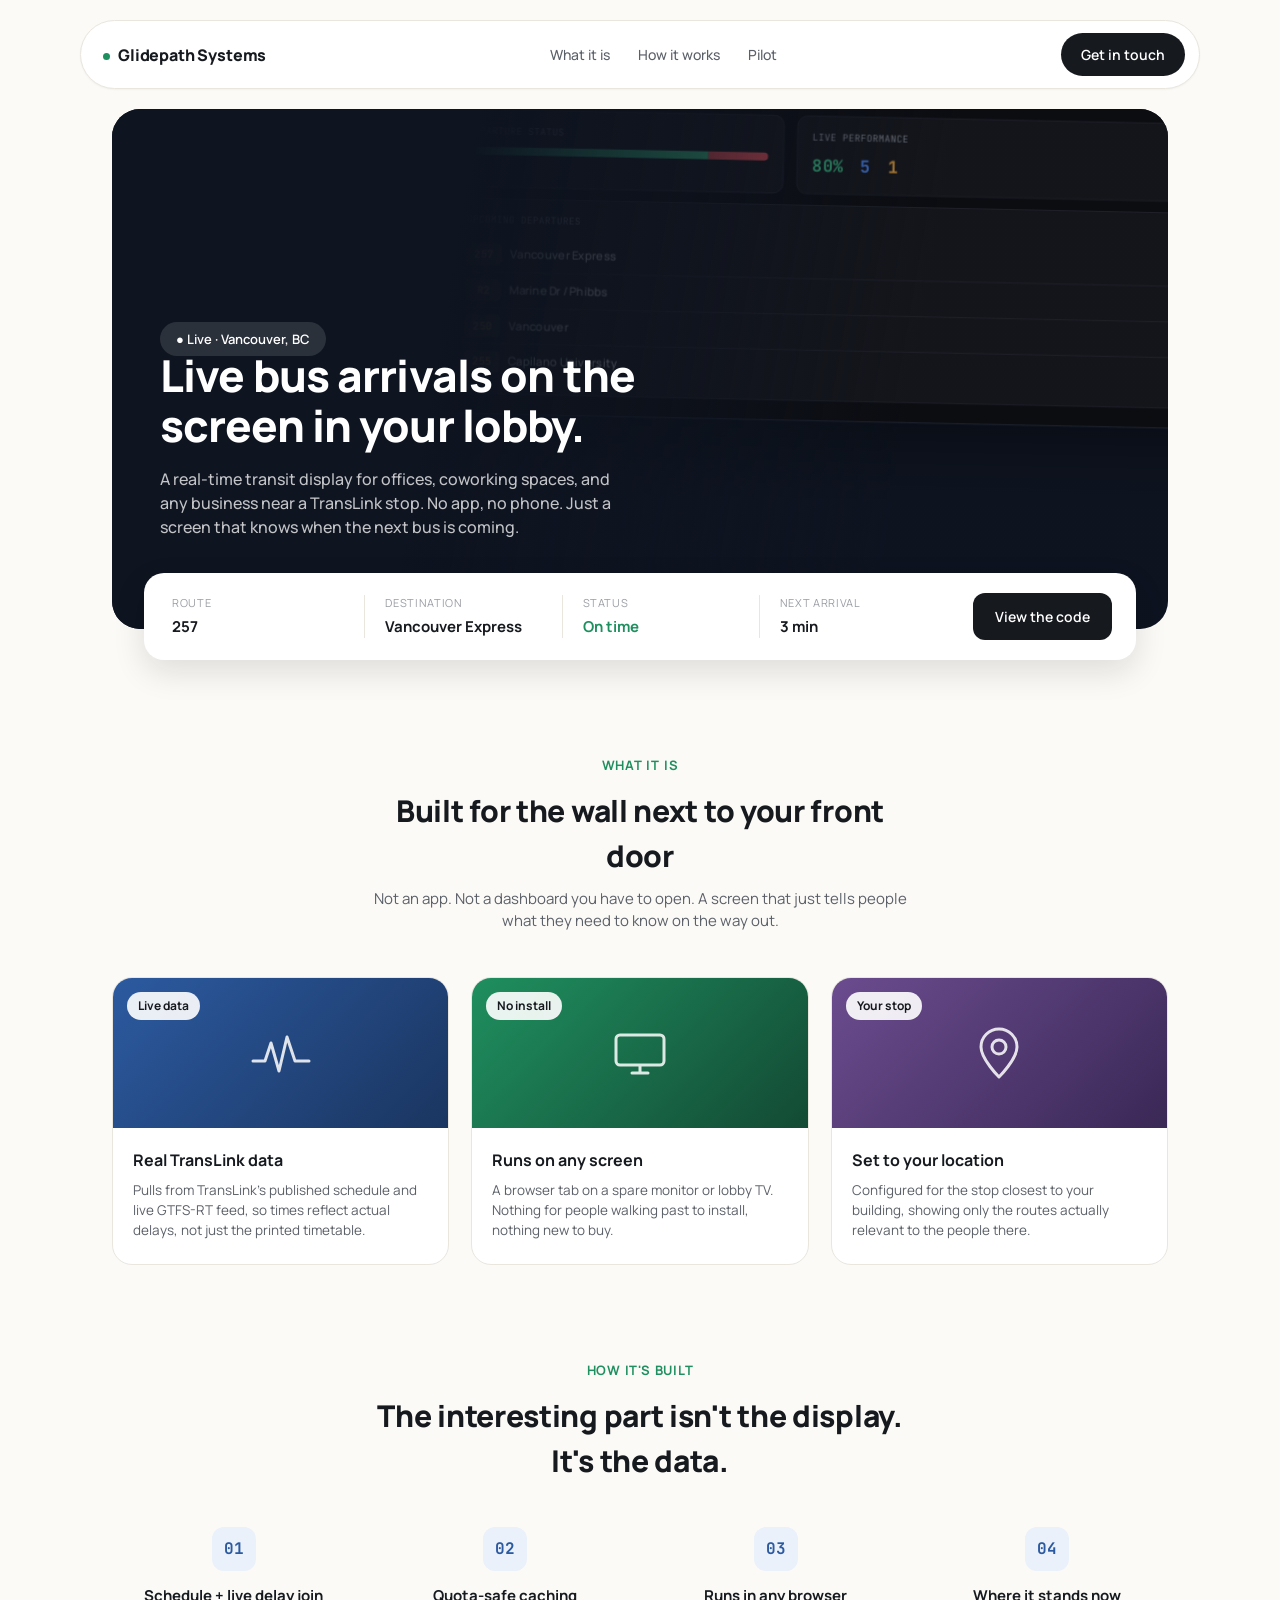
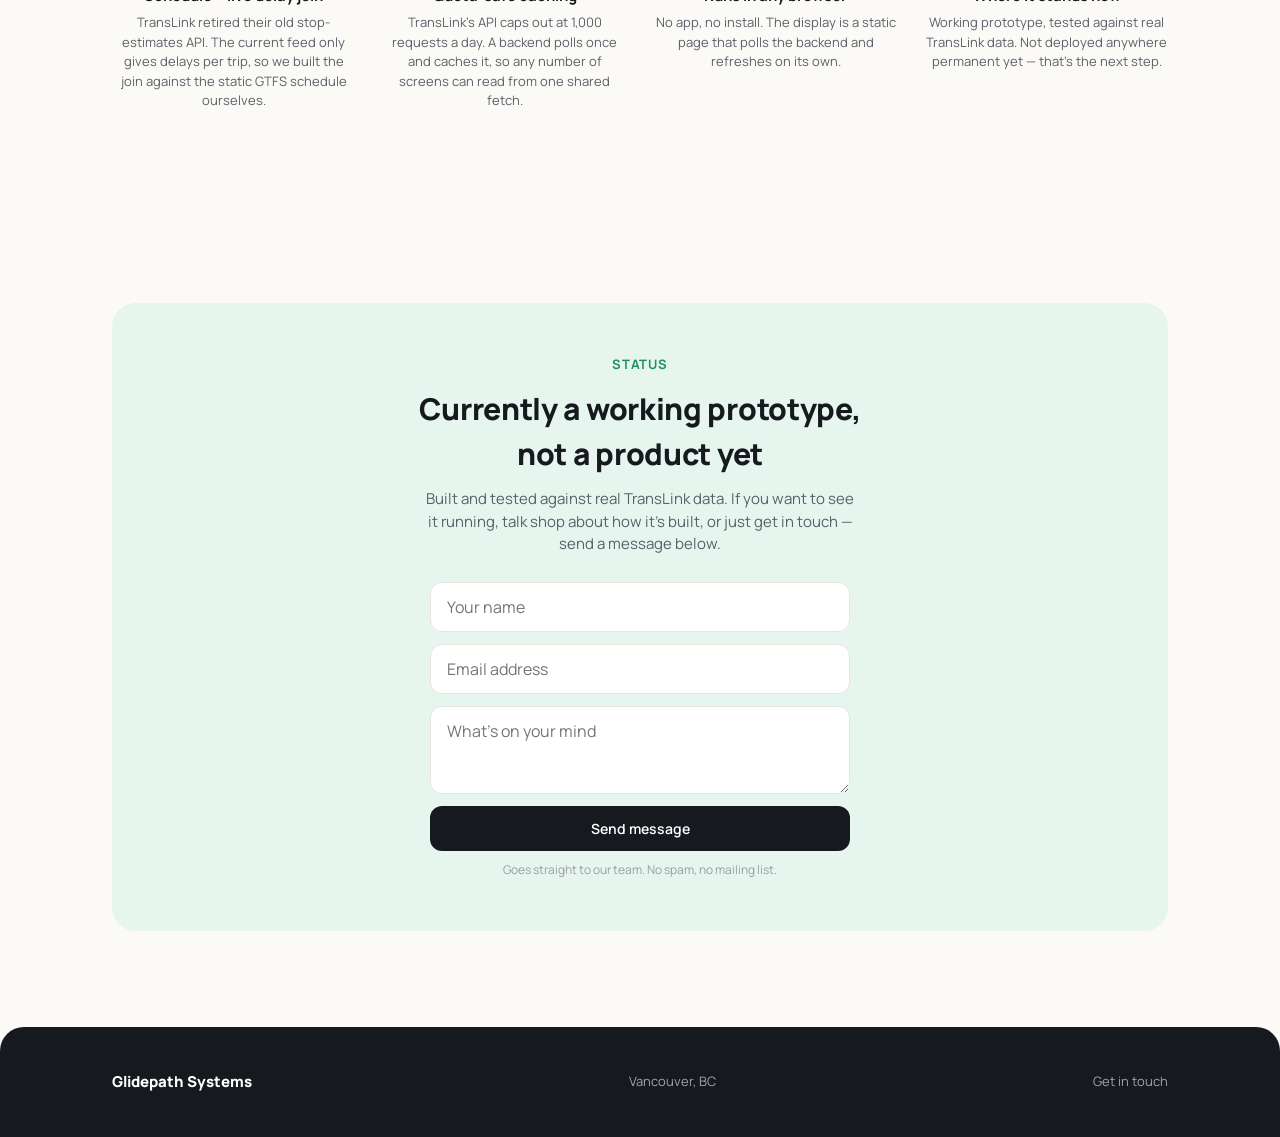
==== index.html @ 60e9acd0 "Rename index (1).html to index.html" ====
<!DOCTYPE html>
<html lang="en">
<head>
<meta charset="UTF-8">
<title>Glidepath Systems — Live transit displays for lobbies and workplaces</title>
<meta name="viewport" content="width=device-width, initial-scale=1.0">
<meta name="description" content="Live TransLink bus arrival displays for offices, coworking spaces, and businesses near a stop. Built in Vancouver, BC.">
<link rel="preconnect" href="https://fonts.googleapis.com">
<link href="https://fonts.googleapis.com/css2?family=Manrope:wght@400;500;600;700;800&family=JetBrains+Mono:wght@500;600&display=swap" rel="stylesheet">
<style>
  :root{
    --bg:#fbfaf7;
    --ink:#161a1f;
    --ink-mid:#5b6068;
    --ink-faint:#9a9da3;
    --line:#e9e6de;
    --card:#ffffff;
    --blue:#2c5aa0;
    --blue-soft:#eaf1fa;
    --green:#1f8f5f;
    --green-soft:#e6f5ee;
  }
  *{box-sizing:border-box; margin:0; padding:0;}
  body{
    background:var(--bg);
    color:var(--ink);
    font-family:'Manrope',sans-serif;
    line-height:1.5;
  }
  a{color:inherit; text-decoration:none;}
  .wrap{max-width:1120px; margin:0 auto; padding:0 32px;}
  @media (max-width:480px){
    .wrap{padding:0 18px;}
  }
  .mono{font-family:'JetBrains Mono',monospace;}

  /* ---------- floating nav ---------- */
  .nav-shell{padding:20px 0;}
  nav{
    background:#ffffff;
    border:1px solid var(--line);
    border-radius:999px;
    padding:12px 14px 12px 22px;
    display:flex;
    align-items:center;
    justify-content:space-between;
    box-shadow:0 1px 2px rgba(20,20,15,0.04);
  }
  .logo{
    font-weight:800;
    font-size:16px;
    letter-spacing:-0.01em;
  }
  .logo .dot{
    display:inline-block;
    width:7px; height:7px;
    border-radius:50%;
    background:var(--green);
    margin-right:8px;
    vertical-align:middle;
  }
  .nav-links{
    display:flex;
    gap:28px;
    font-size:14px;
    font-weight:500;
    color:var(--ink-mid);
  }
  .pill-btn{
    background:var(--ink);
    color:#fff;
    font-size:14px;
    font-weight:600;
    padding:11px 20px;
    border-radius:999px;
  }

  /* ---------- hero ---------- */
  .hero{
    border-radius:28px;
    overflow:hidden;
    position:relative;
    background:#0e1420;
    min-height:520px;
    padding:52px 48px 90px;
    display:flex;
    flex-direction:column;
    justify-content:flex-end;
  }
  /* scaled-down replica of the real dashboard, used as the hero's "photo" */
  .dash-shot{
    position:absolute;
    top:-40px; right:-60px;
    width:780px;
    transform:scale(1.05) rotate(1.2deg);
    border-radius:14px;
    border:1px solid rgba(255,255,255,0.08);
    box-shadow:0 30px 60px rgba(0,0,0,0.4);
    overflow:hidden;
    opacity:0.92;
  }
  .dash-shot-inner{
    background:#0a0a0d;
    padding:18px 20px;
    font-family:'JetBrains Mono',monospace;
  }
  .ds-head{display:flex; justify-content:space-between; align-items:center; margin-bottom:14px;}
  .ds-brand{font-family:'Manrope',sans-serif; font-weight:800; font-size:13px; color:#f2f3f5;}
  .ds-brand span{color:#f0a83c;}
  .ds-clock{font-size:11px; color:#5a5d66;}
  .ds-row{display:grid; grid-template-columns:1fr 1.3fr; gap:12px; margin-bottom:10px;}
  .ds-card{background:#151519; border:1px solid #232329; border-radius:10px; padding:14px;}
  .ds-label{font-size:9px; letter-spacing:0.08em; text-transform:uppercase; color:#9497a0; margin-bottom:8px;}
  .ds-dep{display:grid; grid-template-columns:34px 1fr 44px; gap:8px; align-items:center; padding:6px 0; border-bottom:1px solid #232329; font-size:10px;}
  .ds-dep:last-child{border-bottom:none;}
  .ds-badge{background:rgba(240,168,60,0.14); color:#f0a83c; border-radius:4px; text-align:center; padding:3px 0; font-weight:700;}
  .ds-dest{color:#f2f3f5; font-family:'Manrope',sans-serif; font-weight:500; font-size:11px;}
  .ds-eta{text-align:right; color:#f2f3f5; font-weight:700;}
  .hero-overlay{
    position:absolute; inset:0;
    background:linear-gradient(100deg, #0e1420 0%, #0e1420 32%, rgba(14,20,32,0.7) 52%, rgba(14,20,32,0.15) 74%);
    pointer-events:none;
  }
  .hero-content{position:relative; z-index:2;}
  .hero-tag{
    align-self:flex-start;
    background:rgba(255,255,255,0.12);
    color:#fff;
    font-size:13px;
    font-weight:600;
    padding:8px 16px;
    border-radius:999px;
    margin-bottom:auto;
  }
  h1{
    color:#fff;
    font-size:44px;
    font-weight:800;
    letter-spacing:-0.02em;
    line-height:1.15;
    max-width:600px;
    margin-bottom:16px;
  }
  .hero-sub{
    color:rgba(255,255,255,0.75);
    font-size:16px;
    max-width:460px;
    font-weight:500;
  }

  /* floating widget overlapping hero bottom edge */
  .float-widget{
    background:var(--card);
    border-radius:20px;
    box-shadow:0 12px 32px rgba(20,20,15,0.12);
    padding:20px 24px;
    margin:-56px 32px 0;
    position:relative;
    z-index:2;
    display:grid;
    grid-template-columns:1fr 1fr 1fr 1fr auto;
    gap:0;
    align-items:center;
  }
  .fw-item{padding:0 20px; border-right:1px solid var(--line);}
  .fw-item:first-child{padding-left:4px;}
  .fw-label{font-size:11px; text-transform:uppercase; letter-spacing:0.06em; color:var(--ink-faint); margin-bottom:4px;}
  .fw-value{font-weight:700; font-size:15px;}
  .fw-value.green{color:var(--green);}
  .fw-cta{
    background:var(--ink);
    color:#fff;
    font-weight:600;
    font-size:14px;
    padding:13px 22px;
    border-radius:12px;
    margin-left:16px;
    white-space:nowrap;
  }

  /* ---------- sections ---------- */
  section{padding:96px 0 0;}
  .section-head{text-align:center; max-width:560px; margin:0 auto 44px;}
  .eyebrow{
    font-size:13px;
    font-weight:700;
    color:var(--green);
    text-transform:uppercase;
    letter-spacing:0.06em;
    margin-bottom:12px;
  }
  h2{font-size:30px; font-weight:800; letter-spacing:-0.01em;}
  .section-head p{color:var(--ink-mid); margin-top:10px; font-size:15px;}

  /* three-card row (mirrors the trip-card layout) */
  .card-row{display:grid; grid-template-columns:repeat(3,1fr); gap:22px;}
  .card{
    background:var(--card);
    border:1px solid var(--line);
    border-radius:20px;
    overflow:hidden;
  }
  .card-art{
    height:150px;
    display:flex;
    align-items:center;
    justify-content:center;
    position:relative;
  }
  .card-art .badge{
    position:absolute; top:14px; left:14px;
    background:rgba(255,255,255,0.9);
    font-size:12px; font-weight:700;
    padding:5px 11px;
    border-radius:999px;
  }
  .card-body{padding:20px 20px 24px;}
  .card-body h3{font-size:16px; font-weight:700; margin-bottom:8px;}
  .card-body p{font-size:13.5px; color:var(--ink-mid);}

  /* icon-column section (mirrors "reason travelers choose") */
  .icon-row{display:grid; grid-template-columns:repeat(4,1fr); gap:28px; text-align:center;}
  .icon-item .icon-badge{
    width:44px; height:44px;
    border-radius:12px;
    background:var(--blue-soft);
    color:var(--blue);
    display:flex; align-items:center; justify-content:center;
    font-family:'JetBrains Mono',monospace;
    font-weight:700;
    margin:0 auto 14px;
  }
  .icon-item h3{font-size:15px; font-weight:700; margin-bottom:6px;}
  .icon-item p{font-size:13px; color:var(--ink-mid);}

  /* pilot CTA band */
  .pilot-band{
    background:var(--green-soft);
    border-radius:24px;
    padding:52px 48px;
    text-align:center;
    margin-top:96px;
  }
  .pilot-band h2{max-width:480px; margin:0 auto 12px;}
  .pilot-band p{color:var(--ink-mid); max-width:440px; margin:0 auto 26px; font-size:15px;}

  .pilot-form{
    max-width:420px;
    margin:0 auto;
    display:flex;
    flex-direction:column;
    gap:12px;
    text-align:left;
  }
  .pilot-form input,
  .pilot-form textarea{
    font-family:'Manrope',sans-serif;
    font-size:16px;
    padding:13px 16px;
    border-radius:12px;
    border:1px solid var(--line);
    background:#fff;
    color:var(--ink);
  }
  .pilot-form textarea{resize:vertical; min-height:88px;}
  .pilot-form input:focus,
  .pilot-form textarea:focus{outline:2px solid var(--green); outline-offset:1px;}
  .pilot-form button{
    background:var(--ink);
    color:#fff;
    font-weight:600;
    font-size:14px;
    padding:13px 22px;
    border-radius:12px;
    border:none;
    cursor:pointer;
    font-family:'Manrope',sans-serif;
  }
  .pilot-form button:hover{background:#000;}
  .form-note{font-size:12px; color:var(--ink-faint); margin-top:10px; text-align:center;}

  /* footer */
  footer{
    background:var(--ink);
    color:rgba(255,255,255,0.6);
    margin-top:96px;
    border-radius:24px 24px 0 0;
    padding:44px 0;
  }
  footer .wrap{display:flex; justify-content:space-between; align-items:center; font-size:13px;}
  footer .f-logo{color:#fff; font-weight:800; font-size:15px;}
  footer a:hover{color:#fff;}

  @media (max-width:820px){
    .card-row, .icon-row{grid-template-columns:1fr 1fr;}
    .float-widget{grid-template-columns:1fr 1fr; row-gap:14px; margin:-40px 16px 0; padding:18px;}
    .fw-item{border-right:none; padding:0;}
    .fw-cta{grid-column:span 2; margin-left:0; text-align:center;}
    .nav-links{display:none;}
    h1{font-size:30px;}
    .hero{padding:40px 28px 70px; min-height:440px;}
    .dash-shot{width:520px; top:-20px; right:-100px; opacity:0.5;}
    .pilot-band{padding:36px 24px;}
  }

  @media (max-width:560px){
    .card-row, .icon-row{grid-template-columns:1fr;}
    .float-widget{grid-template-columns:1fr; margin:-32px 12px 0; padding:16px;}
    .fw-item{border-bottom:1px solid var(--line); padding:10px 0;}
    .fw-item:first-child{padding-top:0;}
    .fw-item:last-of-type{border-bottom:none;}
    .fw-cta{grid-column:1; margin-top:6px;}
    nav{padding:10px 10px 10px 16px;}
    .pill-btn{padding:9px 14px; font-size:13px;}
    h1{font-size:25px;}
    .hero-sub{font-size:14.5px;}
    .hero{padding:32px 20px 56px; min-height:auto; border-radius:20px;}
    .dash-shot{display:none;}
    .hero-overlay{background:#0e1420;}
    .hero-tag{font-size:12px;}
    h2{font-size:22px;}
    .pilot-band{padding:28px 18px; border-radius:18px;}
    footer{padding:32px 0; border-radius:18px 18px 0 0;}
    footer .wrap{flex-direction:column; gap:8px; text-align:center;}
  }
</style>
</head>
<body>

<div class="wrap nav-shell">
  <nav>
    <div class="logo"><span class="dot"></span>Glidepath Systems</div>
    <div class="nav-links">
      <a href="#what">What it is</a>
      <a href="#how">How it works</a>
      <a href="#pilot">Pilot</a>
    </div>
    <a class="pill-btn" href="#pilot">Get in touch</a>
  </nav>
</div>

<div class="wrap">
  <div class="hero">
    <div class="dash-shot">
      <div class="dash-shot-inner">
        <div class="ds-head">
          <div class="ds-brand">Glide<span>path</span></div>
          <div class="ds-clock">10:33:59</div>
        </div>
        <div class="ds-row">
          <div class="ds-card">
            <div class="ds-label">Departure Status</div>
            <div style="height:8px; border-radius:4px; overflow:hidden; display:flex;">
              <div style="width:80%; background:#3ecf8e;"></div>
              <div style="width:20%; background:#f2545b;"></div>
            </div>
          </div>
          <div class="ds-card">
            <div class="ds-label">Live Performance</div>
            <div style="display:flex; gap:16px;">
              <div><div style="font-size:16px; font-weight:700; color:#3ecf8e;">80%</div></div>
              <div><div style="font-size:16px; font-weight:700; color:#4d8dff;">5</div></div>
              <div><div style="font-size:16px; font-weight:700; color:#f0a83c;">1</div></div>
            </div>
          </div>
        </div>
        <div class="ds-card">
          <div class="ds-label">Upcoming Departures</div>
          <div class="ds-dep"><div class="ds-badge">257</div><div class="ds-dest">Vancouver Express</div><div class="ds-eta">3m</div></div>
          <div class="ds-dep"><div class="ds-badge">R2</div><div class="ds-dest">Marine Dr / Phibbs</div><div class="ds-eta">4m</div></div>
          <div class="ds-dep"><div class="ds-badge">250</div><div class="ds-dest">Vancouver</div><div class="ds-eta">6m</div></div>
          <div class="ds-dep"><div class="ds-badge">255</div><div class="ds-dest">Capilano University</div><div class="ds-eta">6m</div></div>
        </div>
      </div>
    </div>
    <div class="hero-overlay"></div>
    <div class="hero-content">
      <span class="hero-tag">● Live · Vancouver, BC</span>
      <h1>Live bus arrivals on the screen in your lobby.</h1>
      <p class="hero-sub">A real-time transit display for offices, coworking spaces, and any business near a TransLink stop. No app, no phone. Just a screen that knows when the next bus is coming.</p>
    </div>
  </div>

  <div class="float-widget">
    <div class="fw-item">
      <div class="fw-label">Route</div>
      <div class="fw-value">257</div>
    </div>
    <div class="fw-item">
      <div class="fw-label">Destination</div>
      <div class="fw-value">Vancouver Express</div>
    </div>
    <div class="fw-item">
      <div class="fw-label">Status</div>
      <div class="fw-value green">On time</div>
    </div>
    <div class="fw-item" style="border-right:none;">
      <div class="fw-label">Next arrival</div>
      <div class="fw-value">3 min</div>
    </div>
    <a class="fw-cta" href="https://github.com/bk1202/translink-mcp" target="_blank" rel="noopener">View the code</a>
  </div>
</div>

<div class="wrap">

  <section id="what">
    <div class="section-head">
      <div class="eyebrow">What it is</div>
      <h2>Built for the wall next to your front door</h2>
      <p>Not an app. Not a dashboard you have to open. A screen that just tells people what they need to know on the way out.</p>
    </div>
    <div class="card-row">
      <div class="card">
        <div class="card-art" style="background:linear-gradient(135deg,#2c5aa0,#1a3560);">
          <span class="badge">Live data</span>
          <svg width="72" height="72" viewBox="0 0 72 72" fill="none" style="opacity:0.85;">
            <polyline points="8,44 20,44 26,26 34,54 42,20 50,44 64,44" stroke="#ffffff" stroke-width="3" stroke-linecap="round" stroke-linejoin="round" fill="none"/>
          </svg>
        </div>
        <div class="card-body">
          <h3>Real TransLink data</h3>
          <p>Pulls from TransLink's published schedule and live GTFS-RT feed, so times reflect actual delays, not just the printed timetable.</p>
        </div>
      </div>
      <div class="card">
        <div class="card-art" style="background:linear-gradient(135deg,#1f8f5f,#134a34);">
          <span class="badge">No install</span>
          <svg width="72" height="72" viewBox="0 0 72 72" fill="none" style="opacity:0.85;">
            <rect x="12" y="18" width="48" height="30" rx="4" stroke="#ffffff" stroke-width="3"/>
            <line x1="28" y1="56" x2="44" y2="56" stroke="#ffffff" stroke-width="3" stroke-linecap="round"/>
            <line x1="36" y1="48" x2="36" y2="56" stroke="#ffffff" stroke-width="3"/>
          </svg>
        </div>
        <div class="card-body">
          <h3>Runs on any screen</h3>
          <p>A browser tab on a spare monitor or lobby TV. Nothing for people walking past to install, nothing new to buy.</p>
        </div>
      </div>
      <div class="card">
        <div class="card-art" style="background:linear-gradient(135deg,#6b4c8f,#3a2856);">
          <span class="badge">Your stop</span>
          <svg width="72" height="72" viewBox="0 0 72 72" fill="none" style="opacity:0.85;">
            <path d="M36 12C26 12 18 20 18 30C18 42 36 60 36 60C36 60 54 42 54 30C54 20 46 12 36 12Z" stroke="#ffffff" stroke-width="3" stroke-linejoin="round"/>
            <circle cx="36" cy="30" r="7" stroke="#ffffff" stroke-width="3"/>
          </svg>
        </div>
        <div class="card-body">
          <h3>Set to your location</h3>
          <p>Configured for the stop closest to your building, showing only the routes actually relevant to the people there.</p>
        </div>
      </div>
    </div>
  </section>

  <section id="how">
    <div class="section-head">
      <div class="eyebrow">How it's built</div>
      <h2>The interesting part isn't the display. It's the data.</h2>
    </div>
    <div class="icon-row">
      <div class="icon-item">
        <div class="icon-badge mono">01</div>
        <h3>Schedule + live delay join</h3>
        <p>TransLink retired their old stop-estimates API. The current feed only gives delays per trip, so we built the join against the static GTFS schedule ourselves.</p>
      </div>
      <div class="icon-item">
        <div class="icon-badge mono">02</div>
        <h3>Quota-safe caching</h3>
        <p>TransLink's API caps out at 1,000 requests a day. A backend polls once and caches it, so any number of screens can read from one shared fetch.</p>
      </div>
      <div class="icon-item">
        <div class="icon-badge mono">03</div>
        <h3>Runs in any browser</h3>
        <p>No app, no install. The display is a static page that polls the backend and refreshes on its own.</p>
      </div>
      <div class="icon-item">
        <div class="icon-badge mono">04</div>
        <h3>Where it stands now</h3>
        <p>Working prototype, tested against real TransLink data. Not deployed anywhere permanent yet — that's the next step.</p>
      </div>
    </div>
  </section>

  <section id="pilot">
    <div class="pilot-band">
      <div class="eyebrow">Status</div>
      <h2>Currently a working prototype, not a product yet</h2>
      <p>Built and tested against real TransLink data. If you want to see it running, talk shop about how it's built, or just get in touch — send a message below.</p>

      <form class="pilot-form" action="https://formspree.io/f/YOUR_FORM_ID" method="POST">
        <input type="text" name="name" placeholder="Your name" required>
        <input type="email" name="email" placeholder="Email address" required>
        <textarea name="message" placeholder="What's on your mind" required></textarea>
        <button type="submit">Send message</button>
      </form>
      <div class="form-note">Goes straight to our team. No spam, no mailing list.</div>
    </div>
  </section>

</div>

<footer>
  <div class="wrap">
    <div class="f-logo">Glidepath Systems</div>
    <span>Vancouver, BC</span>
    <a href="#pilot">Get in touch</a>
  </div>
</footer>

</body>
</html>
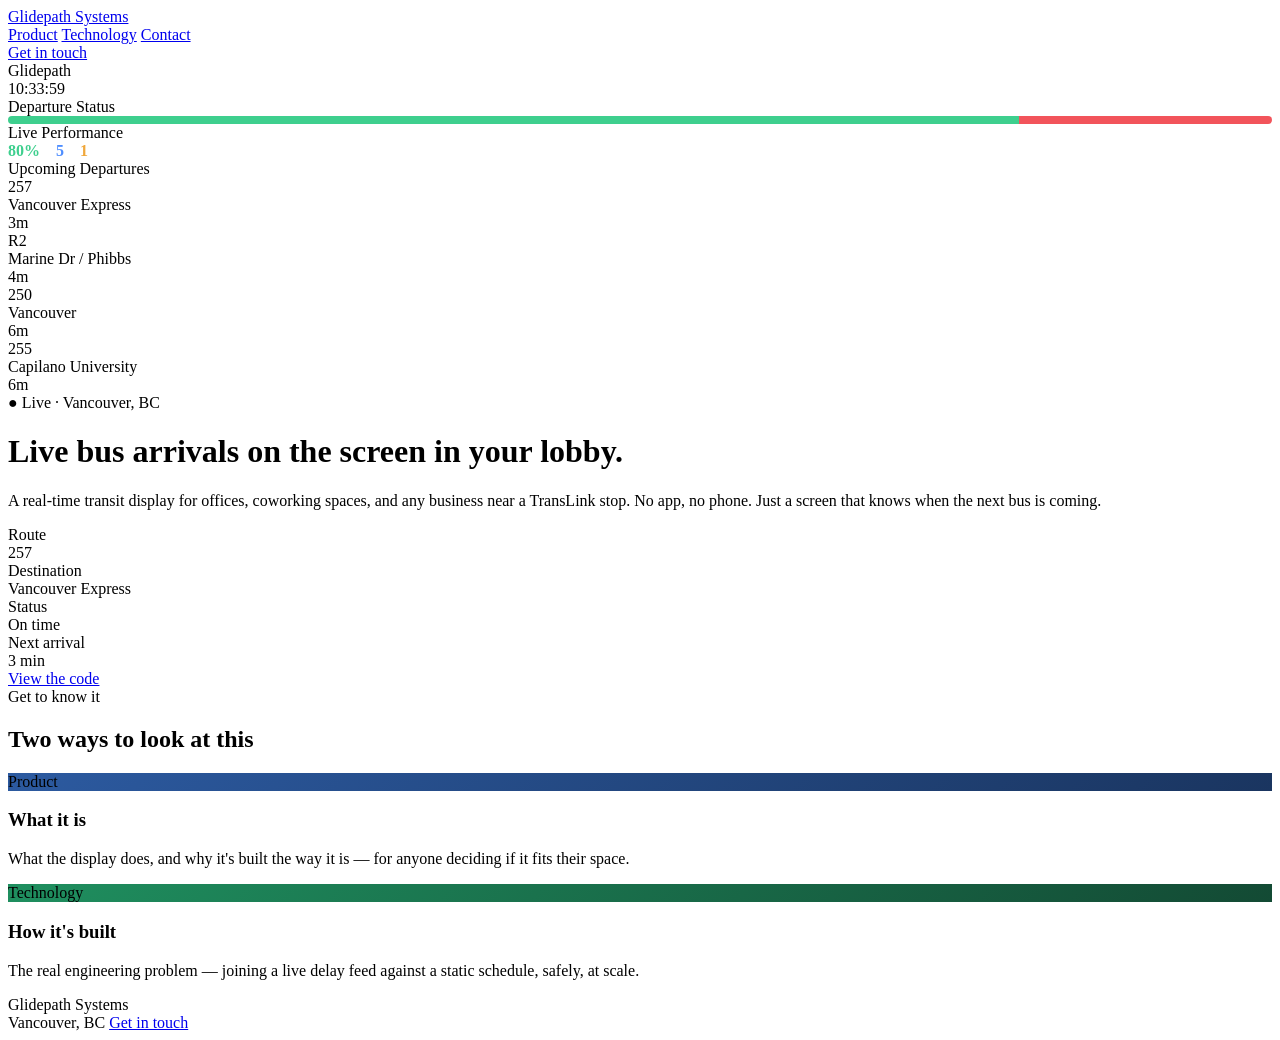
==== commit a1f74524: "Update index.html" ====
--- a/index.html
+++ b/index.html
@@ -7,335 +7,19 @@
 <meta name="description" content="Live TransLink bus arrival displays for offices, coworking spaces, and businesses near a stop. Built in Vancouver, BC.">
 <link rel="preconnect" href="https://fonts.googleapis.com">
 <link href="https://fonts.googleapis.com/css2?family=Manrope:wght@400;500;600;700;800&family=JetBrains+Mono:wght@500;600&display=swap" rel="stylesheet">
-<style>
-  :root{
-    --bg:#fbfaf7;
-    --ink:#161a1f;
-    --ink-mid:#5b6068;
-    --ink-faint:#9a9da3;
-    --line:#e9e6de;
-    --card:#ffffff;
-    --blue:#2c5aa0;
-    --blue-soft:#eaf1fa;
-    --green:#1f8f5f;
-    --green-soft:#e6f5ee;
-  }
-  *{box-sizing:border-box; margin:0; padding:0;}
-  body{
-    background:var(--bg);
-    color:var(--ink);
-    font-family:'Manrope',sans-serif;
-    line-height:1.5;
-  }
-  a{color:inherit; text-decoration:none;}
-  .wrap{max-width:1120px; margin:0 auto; padding:0 32px;}
-  @media (max-width:480px){
-    .wrap{padding:0 18px;}
-  }
-  .mono{font-family:'JetBrains Mono',monospace;}
-
-  /* ---------- floating nav ---------- */
-  .nav-shell{padding:20px 0;}
-  nav{
-    background:#ffffff;
-    border:1px solid var(--line);
-    border-radius:999px;
-    padding:12px 14px 12px 22px;
-    display:flex;
-    align-items:center;
-    justify-content:space-between;
-    box-shadow:0 1px 2px rgba(20,20,15,0.04);
-  }
-  .logo{
-    font-weight:800;
-    font-size:16px;
-    letter-spacing:-0.01em;
-  }
-  .logo .dot{
-    display:inline-block;
-    width:7px; height:7px;
-    border-radius:50%;
-    background:var(--green);
-    margin-right:8px;
-    vertical-align:middle;
-  }
-  .nav-links{
-    display:flex;
-    gap:28px;
-    font-size:14px;
-    font-weight:500;
-    color:var(--ink-mid);
-  }
-  .pill-btn{
-    background:var(--ink);
-    color:#fff;
-    font-size:14px;
-    font-weight:600;
-    padding:11px 20px;
-    border-radius:999px;
-  }
-
-  /* ---------- hero ---------- */
-  .hero{
-    border-radius:28px;
-    overflow:hidden;
-    position:relative;
-    background:#0e1420;
-    min-height:520px;
-    padding:52px 48px 90px;
-    display:flex;
-    flex-direction:column;
-    justify-content:flex-end;
-  }
-  /* scaled-down replica of the real dashboard, used as the hero's "photo" */
-  .dash-shot{
-    position:absolute;
-    top:-40px; right:-60px;
-    width:780px;
-    transform:scale(1.05) rotate(1.2deg);
-    border-radius:14px;
-    border:1px solid rgba(255,255,255,0.08);
-    box-shadow:0 30px 60px rgba(0,0,0,0.4);
-    overflow:hidden;
-    opacity:0.92;
-  }
-  .dash-shot-inner{
-    background:#0a0a0d;
-    padding:18px 20px;
-    font-family:'JetBrains Mono',monospace;
-  }
-  .ds-head{display:flex; justify-content:space-between; align-items:center; margin-bottom:14px;}
-  .ds-brand{font-family:'Manrope',sans-serif; font-weight:800; font-size:13px; color:#f2f3f5;}
-  .ds-brand span{color:#f0a83c;}
-  .ds-clock{font-size:11px; color:#5a5d66;}
-  .ds-row{display:grid; grid-template-columns:1fr 1.3fr; gap:12px; margin-bottom:10px;}
-  .ds-card{background:#151519; border:1px solid #232329; border-radius:10px; padding:14px;}
-  .ds-label{font-size:9px; letter-spacing:0.08em; text-transform:uppercase; color:#9497a0; margin-bottom:8px;}
-  .ds-dep{display:grid; grid-template-columns:34px 1fr 44px; gap:8px; align-items:center; padding:6px 0; border-bottom:1px solid #232329; font-size:10px;}
-  .ds-dep:last-child{border-bottom:none;}
-  .ds-badge{background:rgba(240,168,60,0.14); color:#f0a83c; border-radius:4px; text-align:center; padding:3px 0; font-weight:700;}
-  .ds-dest{color:#f2f3f5; font-family:'Manrope',sans-serif; font-weight:500; font-size:11px;}
-  .ds-eta{text-align:right; color:#f2f3f5; font-weight:700;}
-  .hero-overlay{
-    position:absolute; inset:0;
-    background:linear-gradient(100deg, #0e1420 0%, #0e1420 32%, rgba(14,20,32,0.7) 52%, rgba(14,20,32,0.15) 74%);
-    pointer-events:none;
-  }
-  .hero-content{position:relative; z-index:2;}
-  .hero-tag{
-    align-self:flex-start;
-    background:rgba(255,255,255,0.12);
-    color:#fff;
-    font-size:13px;
-    font-weight:600;
-    padding:8px 16px;
-    border-radius:999px;
-    margin-bottom:auto;
-  }
-  h1{
-    color:#fff;
-    font-size:44px;
-    font-weight:800;
-    letter-spacing:-0.02em;
-    line-height:1.15;
-    max-width:600px;
-    margin-bottom:16px;
-  }
-  .hero-sub{
-    color:rgba(255,255,255,0.75);
-    font-size:16px;
-    max-width:460px;
-    font-weight:500;
-  }
-
-  /* floating widget overlapping hero bottom edge */
-  .float-widget{
-    background:var(--card);
-    border-radius:20px;
-    box-shadow:0 12px 32px rgba(20,20,15,0.12);
-    padding:20px 24px;
-    margin:-56px 32px 0;
-    position:relative;
-    z-index:2;
-    display:grid;
-    grid-template-columns:1fr 1fr 1fr 1fr auto;
-    gap:0;
-    align-items:center;
-  }
-  .fw-item{padding:0 20px; border-right:1px solid var(--line);}
-  .fw-item:first-child{padding-left:4px;}
-  .fw-label{font-size:11px; text-transform:uppercase; letter-spacing:0.06em; color:var(--ink-faint); margin-bottom:4px;}
-  .fw-value{font-weight:700; font-size:15px;}
-  .fw-value.green{color:var(--green);}
-  .fw-cta{
-    background:var(--ink);
-    color:#fff;
-    font-weight:600;
-    font-size:14px;
-    padding:13px 22px;
-    border-radius:12px;
-    margin-left:16px;
-    white-space:nowrap;
-  }
-
-  /* ---------- sections ---------- */
-  section{padding:96px 0 0;}
-  .section-head{text-align:center; max-width:560px; margin:0 auto 44px;}
-  .eyebrow{
-    font-size:13px;
-    font-weight:700;
-    color:var(--green);
-    text-transform:uppercase;
-    letter-spacing:0.06em;
-    margin-bottom:12px;
-  }
-  h2{font-size:30px; font-weight:800; letter-spacing:-0.01em;}
-  .section-head p{color:var(--ink-mid); margin-top:10px; font-size:15px;}
-
-  /* three-card row (mirrors the trip-card layout) */
-  .card-row{display:grid; grid-template-columns:repeat(3,1fr); gap:22px;}
-  .card{
-    background:var(--card);
-    border:1px solid var(--line);
-    border-radius:20px;
-    overflow:hidden;
-  }
-  .card-art{
-    height:150px;
-    display:flex;
-    align-items:center;
-    justify-content:center;
-    position:relative;
-  }
-  .card-art .badge{
-    position:absolute; top:14px; left:14px;
-    background:rgba(255,255,255,0.9);
-    font-size:12px; font-weight:700;
-    padding:5px 11px;
-    border-radius:999px;
-  }
-  .card-body{padding:20px 20px 24px;}
-  .card-body h3{font-size:16px; font-weight:700; margin-bottom:8px;}
-  .card-body p{font-size:13.5px; color:var(--ink-mid);}
-
-  /* icon-column section (mirrors "reason travelers choose") */
-  .icon-row{display:grid; grid-template-columns:repeat(4,1fr); gap:28px; text-align:center;}
-  .icon-item .icon-badge{
-    width:44px; height:44px;
-    border-radius:12px;
-    background:var(--blue-soft);
-    color:var(--blue);
-    display:flex; align-items:center; justify-content:center;
-    font-family:'JetBrains Mono',monospace;
-    font-weight:700;
-    margin:0 auto 14px;
-  }
-  .icon-item h3{font-size:15px; font-weight:700; margin-bottom:6px;}
-  .icon-item p{font-size:13px; color:var(--ink-mid);}
-
-  /* pilot CTA band */
-  .pilot-band{
-    background:var(--green-soft);
-    border-radius:24px;
-    padding:52px 48px;
-    text-align:center;
-    margin-top:96px;
-  }
-  .pilot-band h2{max-width:480px; margin:0 auto 12px;}
-  .pilot-band p{color:var(--ink-mid); max-width:440px; margin:0 auto 26px; font-size:15px;}
-
-  .pilot-form{
-    max-width:420px;
-    margin:0 auto;
-    display:flex;
-    flex-direction:column;
-    gap:12px;
-    text-align:left;
-  }
-  .pilot-form input,
-  .pilot-form textarea{
-    font-family:'Manrope',sans-serif;
-    font-size:16px;
-    padding:13px 16px;
-    border-radius:12px;
-    border:1px solid var(--line);
-    background:#fff;
-    color:var(--ink);
-  }
-  .pilot-form textarea{resize:vertical; min-height:88px;}
-  .pilot-form input:focus,
-  .pilot-form textarea:focus{outline:2px solid var(--green); outline-offset:1px;}
-  .pilot-form button{
-    background:var(--ink);
-    color:#fff;
-    font-weight:600;
-    font-size:14px;
-    padding:13px 22px;
-    border-radius:12px;
-    border:none;
-    cursor:pointer;
-    font-family:'Manrope',sans-serif;
-  }
-  .pilot-form button:hover{background:#000;}
-  .form-note{font-size:12px; color:var(--ink-faint); margin-top:10px; text-align:center;}
-
-  /* footer */
-  footer{
-    background:var(--ink);
-    color:rgba(255,255,255,0.6);
-    margin-top:96px;
-    border-radius:24px 24px 0 0;
-    padding:44px 0;
-  }
-  footer .wrap{display:flex; justify-content:space-between; align-items:center; font-size:13px;}
-  footer .f-logo{color:#fff; font-weight:800; font-size:15px;}
-  footer a:hover{color:#fff;}
-
-  @media (max-width:820px){
-    .card-row, .icon-row{grid-template-columns:1fr 1fr;}
-    .float-widget{grid-template-columns:1fr 1fr; row-gap:14px; margin:-40px 16px 0; padding:18px;}
-    .fw-item{border-right:none; padding:0;}
-    .fw-cta{grid-column:span 2; margin-left:0; text-align:center;}
-    .nav-links{display:none;}
-    h1{font-size:30px;}
-    .hero{padding:40px 28px 70px; min-height:440px;}
-    .dash-shot{width:520px; top:-20px; right:-100px; opacity:0.5;}
-    .pilot-band{padding:36px 24px;}
-  }
-
-  @media (max-width:560px){
-    .card-row, .icon-row{grid-template-columns:1fr;}
-    .float-widget{grid-template-columns:1fr; margin:-32px 12px 0; padding:16px;}
-    .fw-item{border-bottom:1px solid var(--line); padding:10px 0;}
-    .fw-item:first-child{padding-top:0;}
-    .fw-item:last-of-type{border-bottom:none;}
-    .fw-cta{grid-column:1; margin-top:6px;}
-    nav{padding:10px 10px 10px 16px;}
-    .pill-btn{padding:9px 14px; font-size:13px;}
-    h1{font-size:25px;}
-    .hero-sub{font-size:14.5px;}
-    .hero{padding:32px 20px 56px; min-height:auto; border-radius:20px;}
-    .dash-shot{display:none;}
-    .hero-overlay{background:#0e1420;}
-    .hero-tag{font-size:12px;}
-    h2{font-size:22px;}
-    .pilot-band{padding:28px 18px; border-radius:18px;}
-    footer{padding:32px 0; border-radius:18px 18px 0 0;}
-    footer .wrap{flex-direction:column; gap:8px; text-align:center;}
-  }
-</style>
+<link rel="stylesheet" href="styles.css">
 </head>
 <body>
 
 <div class="wrap nav-shell">
   <nav>
-    <div class="logo"><span class="dot"></span>Glidepath Systems</div>
+    <a href="index.html" class="logo"><span class="dot"></span>Glidepath Systems</a>
     <div class="nav-links">
-      <a href="#what">What it is</a>
-      <a href="#how">How it works</a>
-      <a href="#pilot">Pilot</a>
+      <a href="product.html">Product</a>
+      <a href="technology.html">Technology</a>
+      <a href="contact.html">Contact</a>
     </div>
-    <a class="pill-btn" href="#pilot">Get in touch</a>
+    <a class="pill-btn" href="contact.html">Get in touch</a>
   </nav>
 </div>
 
@@ -403,108 +87,39 @@
 </div>
 
 <div class="wrap">
-
-  <section id="what">
+  <section>
     <div class="section-head">
-      <div class="eyebrow">What it is</div>
-      <h2>Built for the wall next to your front door</h2>
-      <p>Not an app. Not a dashboard you have to open. A screen that just tells people what they need to know on the way out.</p>
+      <div class="eyebrow">Get to know it</div>
+      <h2>Two ways to look at this</h2>
     </div>
-    <div class="card-row">
-      <div class="card">
+    <div class="card-row" style="grid-template-columns:1fr 1fr;">
+      <a href="product.html" class="card" style="text-decoration:none; color:inherit;">
         <div class="card-art" style="background:linear-gradient(135deg,#2c5aa0,#1a3560);">
-          <span class="badge">Live data</span>
-          <svg width="72" height="72" viewBox="0 0 72 72" fill="none" style="opacity:0.85;">
-            <polyline points="8,44 20,44 26,26 34,54 42,20 50,44 64,44" stroke="#ffffff" stroke-width="3" stroke-linecap="round" stroke-linejoin="round" fill="none"/>
-          </svg>
+          <span class="badge">Product</span>
         </div>
         <div class="card-body">
-          <h3>Real TransLink data</h3>
-          <p>Pulls from TransLink's published schedule and live GTFS-RT feed, so times reflect actual delays, not just the printed timetable.</p>
+          <h3>What it is</h3>
+          <p>What the display does, and why it's built the way it is — for anyone deciding if it fits their space.</p>
         </div>
-      </div>
-      <div class="card">
+      </a>
+      <a href="technology.html" class="card" style="text-decoration:none; color:inherit;">
         <div class="card-art" style="background:linear-gradient(135deg,#1f8f5f,#134a34);">
-          <span class="badge">No install</span>
-          <svg width="72" height="72" viewBox="0 0 72 72" fill="none" style="opacity:0.85;">
-            <rect x="12" y="18" width="48" height="30" rx="4" stroke="#ffffff" stroke-width="3"/>
-            <line x1="28" y1="56" x2="44" y2="56" stroke="#ffffff" stroke-width="3" stroke-linecap="round"/>
-            <line x1="36" y1="48" x2="36" y2="56" stroke="#ffffff" stroke-width="3"/>
-          </svg>
+          <span class="badge">Technology</span>
         </div>
         <div class="card-body">
-          <h3>Runs on any screen</h3>
-          <p>A browser tab on a spare monitor or lobby TV. Nothing for people walking past to install, nothing new to buy.</p>
+          <h3>How it's built</h3>
+          <p>The real engineering problem — joining a live delay feed against a static schedule, safely, at scale.</p>
         </div>
-      </div>
-      <div class="card">
-        <div class="card-art" style="background:linear-gradient(135deg,#6b4c8f,#3a2856);">
-          <span class="badge">Your stop</span>
-          <svg width="72" height="72" viewBox="0 0 72 72" fill="none" style="opacity:0.85;">
-            <path d="M36 12C26 12 18 20 18 30C18 42 36 60 36 60C36 60 54 42 54 30C54 20 46 12 36 12Z" stroke="#ffffff" stroke-width="3" stroke-linejoin="round"/>
-            <circle cx="36" cy="30" r="7" stroke="#ffffff" stroke-width="3"/>
-          </svg>
-        </div>
-        <div class="card-body">
-          <h3>Set to your location</h3>
-          <p>Configured for the stop closest to your building, showing only the routes actually relevant to the people there.</p>
-        </div>
-      </div>
+      </a>
     </div>
   </section>
-
-  <section id="how">
-    <div class="section-head">
-      <div class="eyebrow">How it's built</div>
-      <h2>The interesting part isn't the display. It's the data.</h2>
-    </div>
-    <div class="icon-row">
-      <div class="icon-item">
-        <div class="icon-badge mono">01</div>
-        <h3>Schedule + live delay join</h3>
-        <p>TransLink retired their old stop-estimates API. The current feed only gives delays per trip, so we built the join against the static GTFS schedule ourselves.</p>
-      </div>
-      <div class="icon-item">
-        <div class="icon-badge mono">02</div>
-        <h3>Quota-safe caching</h3>
-        <p>TransLink's API caps out at 1,000 requests a day. A backend polls once and caches it, so any number of screens can read from one shared fetch.</p>
-      </div>
-      <div class="icon-item">
-        <div class="icon-badge mono">03</div>
-        <h3>Runs in any browser</h3>
-        <p>No app, no install. The display is a static page that polls the backend and refreshes on its own.</p>
-      </div>
-      <div class="icon-item">
-        <div class="icon-badge mono">04</div>
-        <h3>Where it stands now</h3>
-        <p>Working prototype, tested against real TransLink data. Not deployed anywhere permanent yet — that's the next step.</p>
-      </div>
-    </div>
-  </section>
-
-  <section id="pilot">
-    <div class="pilot-band">
-      <div class="eyebrow">Status</div>
-      <h2>Currently a working prototype, not a product yet</h2>
-      <p>Built and tested against real TransLink data. If you want to see it running, talk shop about how it's built, or just get in touch — send a message below.</p>
-
-      <form class="pilot-form" action="https://formspree.io/f/YOUR_FORM_ID" method="POST">
-        <input type="text" name="name" placeholder="Your name" required>
-        <input type="email" name="email" placeholder="Email address" required>
-        <textarea name="message" placeholder="What's on your mind" required></textarea>
-        <button type="submit">Send message</button>
-      </form>
-      <div class="form-note">Goes straight to our team. No spam, no mailing list.</div>
-    </div>
-  </section>
-
 </div>
 
 <footer>
   <div class="wrap">
     <div class="f-logo">Glidepath Systems</div>
     <span>Vancouver, BC</span>
-    <a href="#pilot">Get in touch</a>
+    <a href="contact.html">Get in touch</a>
   </div>
 </footer>
 
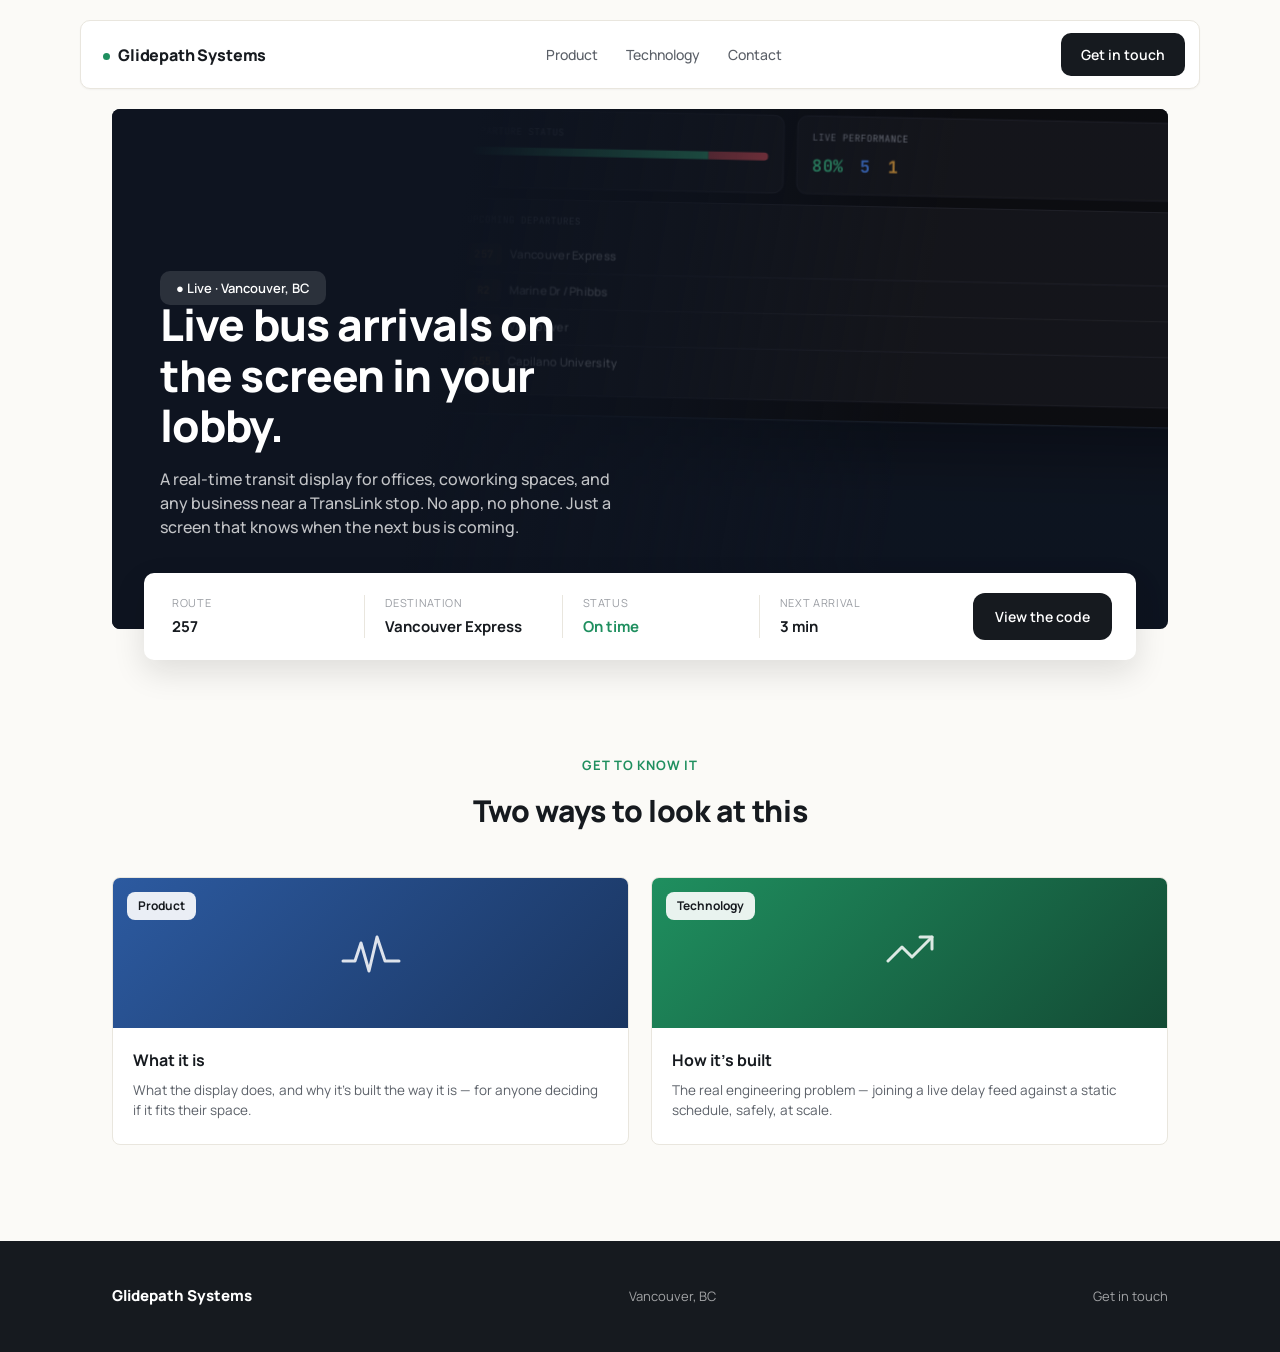
==== commit 4d7cc742: "Update index.html" ====
--- a/index.html
+++ b/index.html
@@ -7,19 +7,19 @@
 <meta name="description" content="Live TransLink bus arrival displays for offices, coworking spaces, and businesses near a stop. Built in Vancouver, BC.">
 <link rel="preconnect" href="https://fonts.googleapis.com">
 <link href="https://fonts.googleapis.com/css2?family=Manrope:wght@400;500;600;700;800&family=JetBrains+Mono:wght@500;600&display=swap" rel="stylesheet">
-<link rel="stylesheet" href="styles.css">
+<link rel="stylesheet" href="/styles.css">
 </head>
 <body>
 
 <div class="wrap nav-shell">
   <nav>
-    <a href="index.html" class="logo"><span class="dot"></span>Glidepath Systems</a>
+    <a href="/" class="logo"><span class="dot"></span>Glidepath Systems</a>
     <div class="nav-links">
-      <a href="product.html">Product</a>
-      <a href="technology.html">Technology</a>
-      <a href="contact.html">Contact</a>
+      <a href="/product/">Product</a>
+      <a href="/technology/">Technology</a>
+      <a href="/contact/">Contact</a>
     </div>
-    <a class="pill-btn" href="contact.html">Get in touch</a>
+    <a class="pill-btn" href="/contact/">Get in touch</a>
   </nav>
 </div>
 
@@ -93,18 +93,25 @@
       <h2>Two ways to look at this</h2>
     </div>
     <div class="card-row" style="grid-template-columns:1fr 1fr;">
-      <a href="product.html" class="card" style="text-decoration:none; color:inherit;">
+      <a href="/product/" class="card" style="text-decoration:none; color:inherit;">
         <div class="card-art" style="background:linear-gradient(135deg,#2c5aa0,#1a3560);">
           <span class="badge">Product</span>
+          <svg width="72" height="72" viewBox="0 0 72 72" fill="none" style="opacity:0.85;">
+            <polyline points="8,44 20,44 26,26 34,54 42,20 50,44 64,44" stroke="#ffffff" stroke-width="3" stroke-linecap="round" stroke-linejoin="round" fill="none"/>
+          </svg>
         </div>
         <div class="card-body">
           <h3>What it is</h3>
           <p>What the display does, and why it's built the way it is — for anyone deciding if it fits their space.</p>
         </div>
       </a>
-      <a href="technology.html" class="card" style="text-decoration:none; color:inherit;">
+      <a href="/technology/" class="card" style="text-decoration:none; color:inherit;">
         <div class="card-art" style="background:linear-gradient(135deg,#1f8f5f,#134a34);">
           <span class="badge">Technology</span>
+          <svg width="72" height="72" viewBox="0 0 72 72" fill="none" style="opacity:0.85;">
+            <path d="M14 44L28 30L38 40L58 20" stroke="#ffffff" stroke-width="3" stroke-linecap="round" stroke-linejoin="round" fill="none"/>
+            <path d="M46 20H58V32" stroke="#ffffff" stroke-width="3" stroke-linecap="round" stroke-linejoin="round" fill="none"/>
+          </svg>
         </div>
         <div class="card-body">
           <h3>How it's built</h3>
@@ -119,7 +126,7 @@
   <div class="wrap">
     <div class="f-logo">Glidepath Systems</div>
     <span>Vancouver, BC</span>
-    <a href="contact.html">Get in touch</a>
+    <a href="/contact/">Get in touch</a>
   </div>
 </footer>
 
--- a/styles.css
+++ b/styles.css
@@ -0,0 +1,318 @@
+:root{
+    --bg:#fbfaf7;
+    --ink:#161a1f;
+    --ink-mid:#5b6068;
+    --ink-faint:#9a9da3;
+    --line:#e9e6de;
+    --card:#ffffff;
+    --blue:#2c5aa0;
+    --blue-soft:#eaf1fa;
+    --green:#1f8f5f;
+    --green-soft:#e6f5ee;
+  }
+  *{box-sizing:border-box; margin:0; padding:0;}
+  body{
+    background:var(--bg);
+    color:var(--ink);
+    font-family:'Manrope',sans-serif;
+    line-height:1.5;
+  }
+  a{color:inherit; text-decoration:none;}
+  .wrap{max-width:1120px; margin:0 auto; padding:0 32px;}
+  @media (max-width:480px){
+    .wrap{padding:0 18px;}
+  }
+  .mono{font-family:'JetBrains Mono',monospace;}
+
+  /* ---------- floating nav ---------- */
+  .nav-shell{padding:20px 0;}
+  nav{
+    background:#ffffff;
+    border:1px solid var(--line);
+    border-radius:10px;
+    padding:12px 14px 12px 22px;
+    display:flex;
+    align-items:center;
+    justify-content:space-between;
+    box-shadow:0 1px 2px rgba(20,20,15,0.04);
+  }
+  .logo{
+    font-weight:800;
+    font-size:16px;
+    letter-spacing:-0.01em;
+  }
+  .logo .dot{
+    display:inline-block;
+    width:7px; height:7px;
+    border-radius:50%;
+    background:var(--green);
+    margin-right:8px;
+    vertical-align:middle;
+  }
+  .nav-links{
+    display:flex;
+    gap:28px;
+    font-size:14px;
+    font-weight:500;
+    color:var(--ink-mid);
+  }
+  .nav-links a.active{color:var(--ink); font-weight:700;}
+  .logo{text-decoration:none; color:inherit;}
+  .pill-btn{
+    background:var(--ink);
+    color:#fff;
+    font-size:14px;
+    font-weight:600;
+    padding:11px 20px;
+    border-radius:10px;
+  }
+
+  /* ---------- hero ---------- */
+  .hero{
+    border-radius:8px;
+    overflow:hidden;
+    position:relative;
+    background:#0e1420;
+    min-height:520px;
+    padding:52px 48px 90px;
+    display:flex;
+    flex-direction:column;
+    justify-content:flex-end;
+  }
+  /* scaled-down replica of the real dashboard, used as the hero's "photo" */
+  .dash-shot{
+    position:absolute;
+    top:-40px; right:-60px;
+    width:780px;
+    transform:scale(1.05) rotate(1.2deg);
+    border-radius:6px;
+    border:1px solid rgba(255,255,255,0.08);
+    box-shadow:0 30px 60px rgba(0,0,0,0.4);
+    overflow:hidden;
+    opacity:0.92;
+  }
+  .dash-shot-inner{
+    background:#0a0a0d;
+    padding:18px 20px;
+    font-family:'JetBrains Mono',monospace;
+  }
+  .ds-head{display:flex; justify-content:space-between; align-items:center; margin-bottom:14px;}
+  .ds-brand{font-family:'Manrope',sans-serif; font-weight:800; font-size:13px; color:#f2f3f5;}
+  .ds-brand span{color:#f0a83c;}
+  .ds-clock{font-size:11px; color:#5a5d66;}
+  .ds-row{display:grid; grid-template-columns:1fr 1.3fr; gap:12px; margin-bottom:10px;}
+  .ds-card{background:#151519; border:1px solid #232329; border-radius:10px; padding:14px;}
+  .ds-label{font-size:9px; letter-spacing:0.08em; text-transform:uppercase; color:#9497a0; margin-bottom:8px;}
+  .ds-dep{display:grid; grid-template-columns:34px 1fr 44px; gap:8px; align-items:center; padding:6px 0; border-bottom:1px solid #232329; font-size:10px;}
+  .ds-dep:last-child{border-bottom:none;}
+  .ds-badge{background:rgba(240,168,60,0.14); color:#f0a83c; border-radius:4px; text-align:center; padding:3px 0; font-weight:700;}
+  .ds-dest{color:#f2f3f5; font-family:'Manrope',sans-serif; font-weight:500; font-size:11px;}
+  .ds-eta{text-align:right; color:#f2f3f5; font-weight:700;}
+  .hero-overlay{
+    position:absolute; inset:0;
+    background:linear-gradient(100deg, #0e1420 0%, #0e1420 32%, rgba(14,20,32,0.7) 52%, rgba(14,20,32,0.15) 74%);
+    pointer-events:none;
+  }
+  .hero-content{position:relative; z-index:2;}
+  .hero-tag{
+    align-self:flex-start;
+    background:rgba(255,255,255,0.12);
+    color:#fff;
+    font-size:13px;
+    font-weight:600;
+    padding:8px 16px;
+    border-radius:10px;
+    margin-bottom:auto;
+  }
+  h1{
+    color:#fff;
+    font-size:44px;
+    font-weight:800;
+    letter-spacing:-0.02em;
+    line-height:1.15;
+    max-width:460px;
+    margin-bottom:16px;
+  }
+  .hero-sub{
+    color:rgba(255,255,255,0.75);
+    font-size:16px;
+    max-width:460px;
+    font-weight:500;
+  }
+
+  /* floating widget overlapping hero bottom edge */
+  .float-widget{
+    background:var(--card);
+    border-radius:10px;
+    box-shadow:0 12px 32px rgba(20,20,15,0.12);
+    padding:20px 24px;
+    margin:-56px 32px 0;
+    position:relative;
+    z-index:2;
+    display:grid;
+    grid-template-columns:1fr 1fr 1fr 1fr auto;
+    gap:0;
+    align-items:center;
+  }
+  .fw-item{padding:0 20px; border-right:1px solid var(--line);}
+  .fw-item:first-child{padding-left:4px;}
+  .fw-label{font-size:11px; text-transform:uppercase; letter-spacing:0.06em; color:var(--ink-faint); margin-bottom:4px;}
+  .fw-value{font-weight:700; font-size:15px;}
+  .fw-value.green{color:var(--green);}
+  .fw-cta{
+    background:var(--ink);
+    color:#fff;
+    font-weight:600;
+    font-size:14px;
+    padding:13px 22px;
+    border-radius:12px;
+    margin-left:16px;
+    white-space:nowrap;
+  }
+
+  /* ---------- sections ---------- */
+  section{padding:96px 0 0;}
+  .section-head{text-align:center; max-width:560px; margin:0 auto 44px;}
+  .eyebrow{
+    font-size:13px;
+    font-weight:700;
+    color:var(--green);
+    text-transform:uppercase;
+    letter-spacing:0.06em;
+    margin-bottom:12px;
+  }
+  h2{font-size:30px; font-weight:800; letter-spacing:-0.01em;}
+  .section-head p{color:var(--ink-mid); margin-top:10px; font-size:15px;}
+
+  /* three-card row (mirrors the trip-card layout) */
+  .card-row{display:grid; grid-template-columns:repeat(3,1fr); gap:22px;}
+  .card{
+    background:var(--card);
+    border:1px solid var(--line);
+    border-radius:8px;
+    overflow:hidden;
+  }
+  .card-art{
+    height:150px;
+    display:flex;
+    align-items:center;
+    justify-content:center;
+    position:relative;
+  }
+  .card-art .badge{
+    position:absolute; top:14px; left:14px;
+    background:rgba(255,255,255,0.9);
+    font-size:12px; font-weight:700;
+    padding:5px 11px;
+    border-radius:8px;
+  }
+  .card-body{padding:20px 20px 24px;}
+  .card-body h3{font-size:16px; font-weight:700; margin-bottom:8px;}
+  .card-body p{font-size:13.5px; color:var(--ink-mid);}
+
+  /* icon-column section (mirrors "reason travelers choose") */
+  .icon-row{display:grid; grid-template-columns:repeat(4,1fr); gap:28px; text-align:center;}
+  .icon-item .icon-badge{
+    width:44px; height:44px;
+    border-radius:12px;
+    background:var(--blue-soft);
+    color:var(--blue);
+    display:flex; align-items:center; justify-content:center;
+    font-family:'JetBrains Mono',monospace;
+    font-weight:700;
+    margin:0 auto 14px;
+  }
+  .icon-item h3{font-size:15px; font-weight:700; margin-bottom:6px;}
+  .icon-item p{font-size:13px; color:var(--ink-mid);}
+
+  /* pilot CTA band */
+  .pilot-band{
+    background:var(--green-soft);
+    border-radius:10px;
+    padding:52px 48px;
+    text-align:center;
+    margin-top:96px;
+  }
+  .pilot-band h2{max-width:480px; margin:0 auto 12px;}
+  .pilot-band p{color:var(--ink-mid); max-width:440px; margin:0 auto 26px; font-size:15px;}
+
+  .pilot-form{
+    max-width:420px;
+    margin:0 auto;
+    display:flex;
+    flex-direction:column;
+    gap:12px;
+    text-align:left;
+  }
+  .pilot-form input,
+  .pilot-form textarea{
+    font-family:'Manrope',sans-serif;
+    font-size:16px;
+    padding:13px 16px;
+    border-radius:12px;
+    border:1px solid var(--line);
+    background:#fff;
+    color:var(--ink);
+  }
+  .pilot-form textarea{resize:vertical; min-height:88px;}
+  .pilot-form input:focus,
+  .pilot-form textarea:focus{outline:2px solid var(--green); outline-offset:1px;}
+  .pilot-form button{
+    background:var(--ink);
+    color:#fff;
+    font-weight:600;
+    font-size:14px;
+    padding:13px 22px;
+    border-radius:12px;
+    border:none;
+    cursor:pointer;
+    font-family:'Manrope',sans-serif;
+  }
+  .pilot-form button:hover{background:#000;}
+  .form-note{font-size:12px; color:var(--ink-faint); margin-top:10px; text-align:center;}
+
+  /* footer */
+  footer{
+    background:var(--ink);
+    color:rgba(255,255,255,0.6);
+    margin-top:96px;
+    border-radius:0;
+    padding:44px 0;
+  }
+  footer .wrap{display:flex; justify-content:space-between; align-items:center; font-size:13px;}
+  footer .f-logo{color:#fff; font-weight:800; font-size:15px;}
+  footer a:hover{color:#fff;}
+
+  @media (max-width:820px){
+    .card-row, .icon-row{grid-template-columns:1fr 1fr;}
+    .float-widget{grid-template-columns:1fr 1fr; row-gap:14px; margin:-40px 16px 0; padding:18px;}
+    .fw-item{border-right:none; padding:0;}
+    .fw-cta{grid-column:span 2; margin-left:0; text-align:center;}
+    .nav-links{display:none;}
+    h1{font-size:30px; max-width:100%;}
+    .hero{padding:40px 28px 70px; min-height:auto;}
+    .dash-shot{display:none;}
+    .hero-overlay{background:#0e1420;}
+    .pilot-band{padding:36px 24px;}
+  }
+
+  @media (max-width:560px){
+    .card-row, .icon-row{grid-template-columns:1fr;}
+    .float-widget{grid-template-columns:1fr; margin:-32px 12px 0; padding:16px;}
+    .fw-item{border-bottom:1px solid var(--line); padding:10px 0;}
+    .fw-item:first-child{padding-top:0;}
+    .fw-item:last-of-type{border-bottom:none;}
+    .fw-cta{grid-column:1; margin-top:6px;}
+    nav{padding:10px 10px 10px 16px;}
+    .pill-btn{padding:9px 14px; font-size:13px;}
+    h1{font-size:25px;}
+    .hero-sub{font-size:14.5px;}
+    .hero{padding:32px 20px 56px; min-height:auto; border-radius:10px;}
+    .dash-shot{display:none;}
+    .hero-overlay{background:#0e1420;}
+    .hero-tag{font-size:12px;}
+    h2{font-size:22px;}
+    .pilot-band{padding:28px 18px; border-radius:10px;}
+    footer{padding:32px 0; border-radius:0;}
+    footer .wrap{flex-direction:column; gap:8px; text-align:center;}
+  }
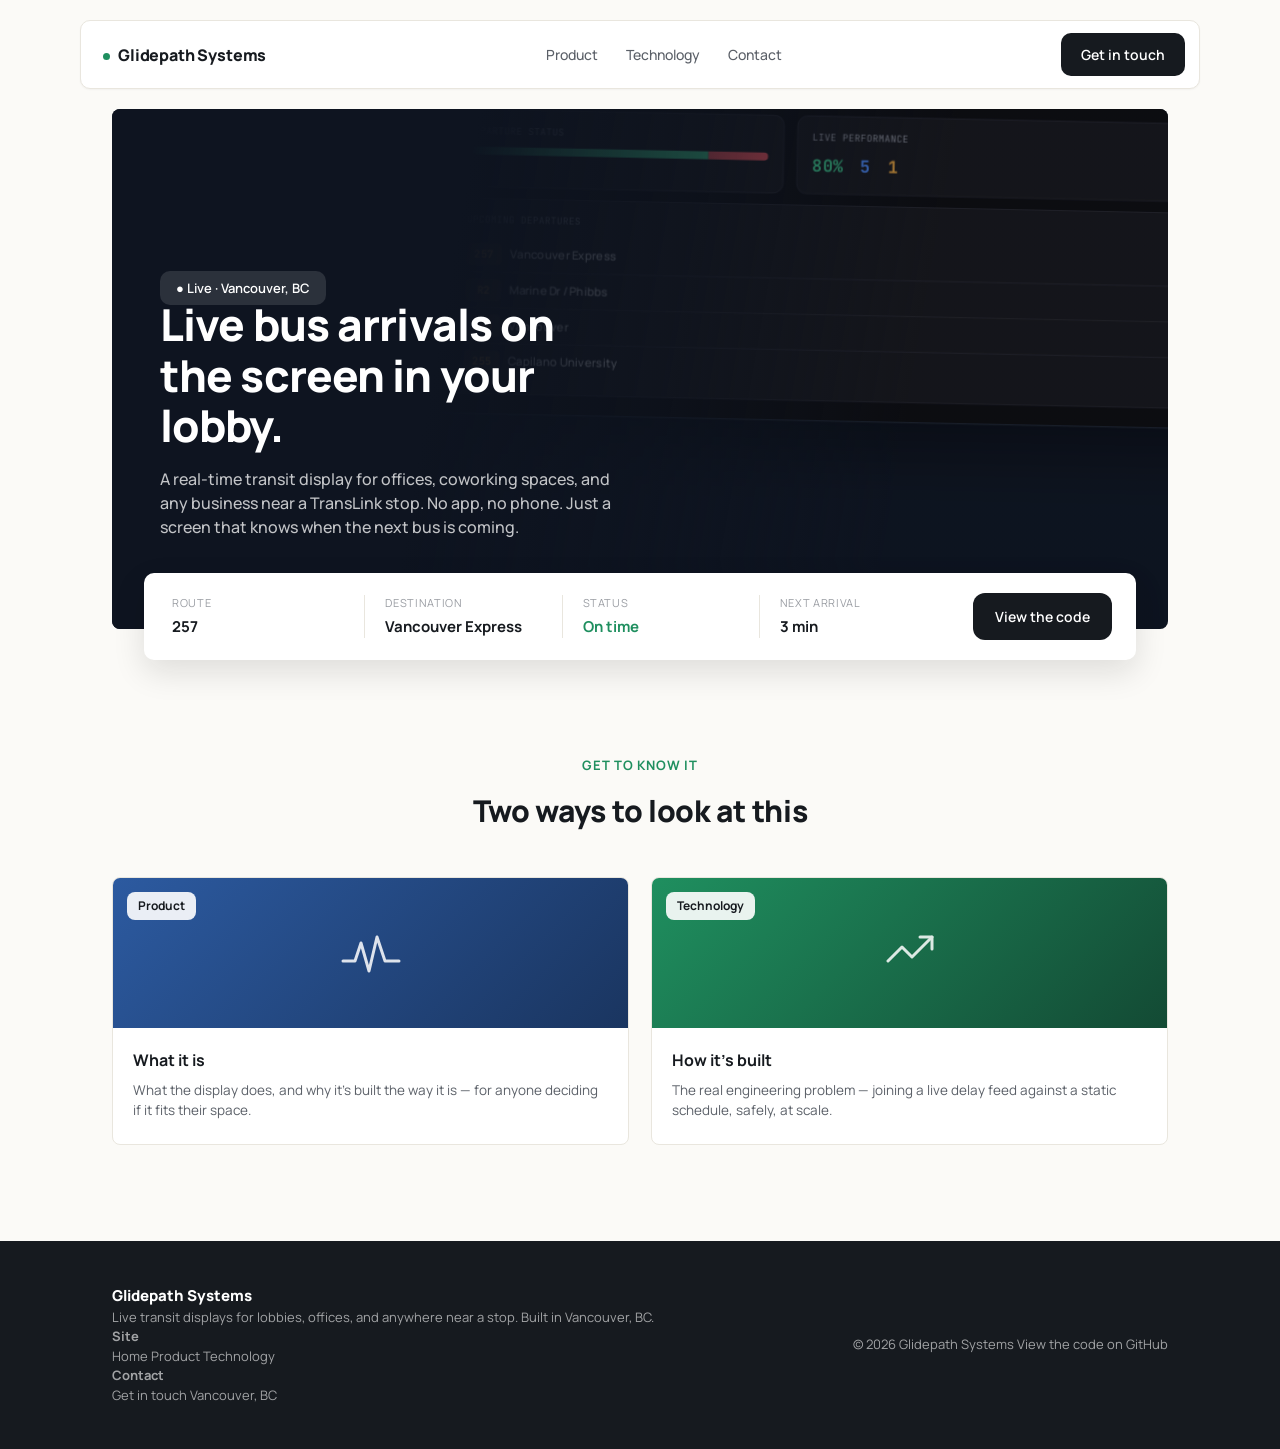
==== commit 463a8c91: "Update index.html" ====
--- a/index.html
+++ b/index.html
@@ -23,6 +23,7 @@
   </nav>
 </div>
 
+<main class="page-main">
 <div class="wrap">
   <div class="hero">
     <div class="dash-shot">
@@ -121,12 +122,31 @@
     </div>
   </section>
 </div>
+</main>
 
 <footer>
   <div class="wrap">
-    <div class="f-logo">Glidepath Systems</div>
-    <span>Vancouver, BC</span>
-    <a href="/contact/">Get in touch</a>
+    <div class="footer-top">
+      <div class="footer-brand">
+        <div class="f-logo"><span class="dot"></span>Glidepath Systems</div>
+        <p>Live transit displays for lobbies, offices, and anywhere near a stop. Built in Vancouver, BC.</p>
+      </div>
+      <div class="footer-col">
+        <h4>Site</h4>
+        <a href="/">Home</a>
+        <a href="/product/">Product</a>
+        <a href="/technology/">Technology</a>
+      </div>
+      <div class="footer-col">
+        <h4>Contact</h4>
+        <a href="/contact/">Get in touch</a>
+        <span>Vancouver, BC</span>
+      </div>
+    </div>
+    <div class="footer-bottom">
+      <span>© 2026 Glidepath Systems</span>
+      <a href="https://github.com/bk1202/translink-mcp" target="_blank" rel="noopener">View the code on GitHub</a>
+    </div>
   </div>
 </footer>
 
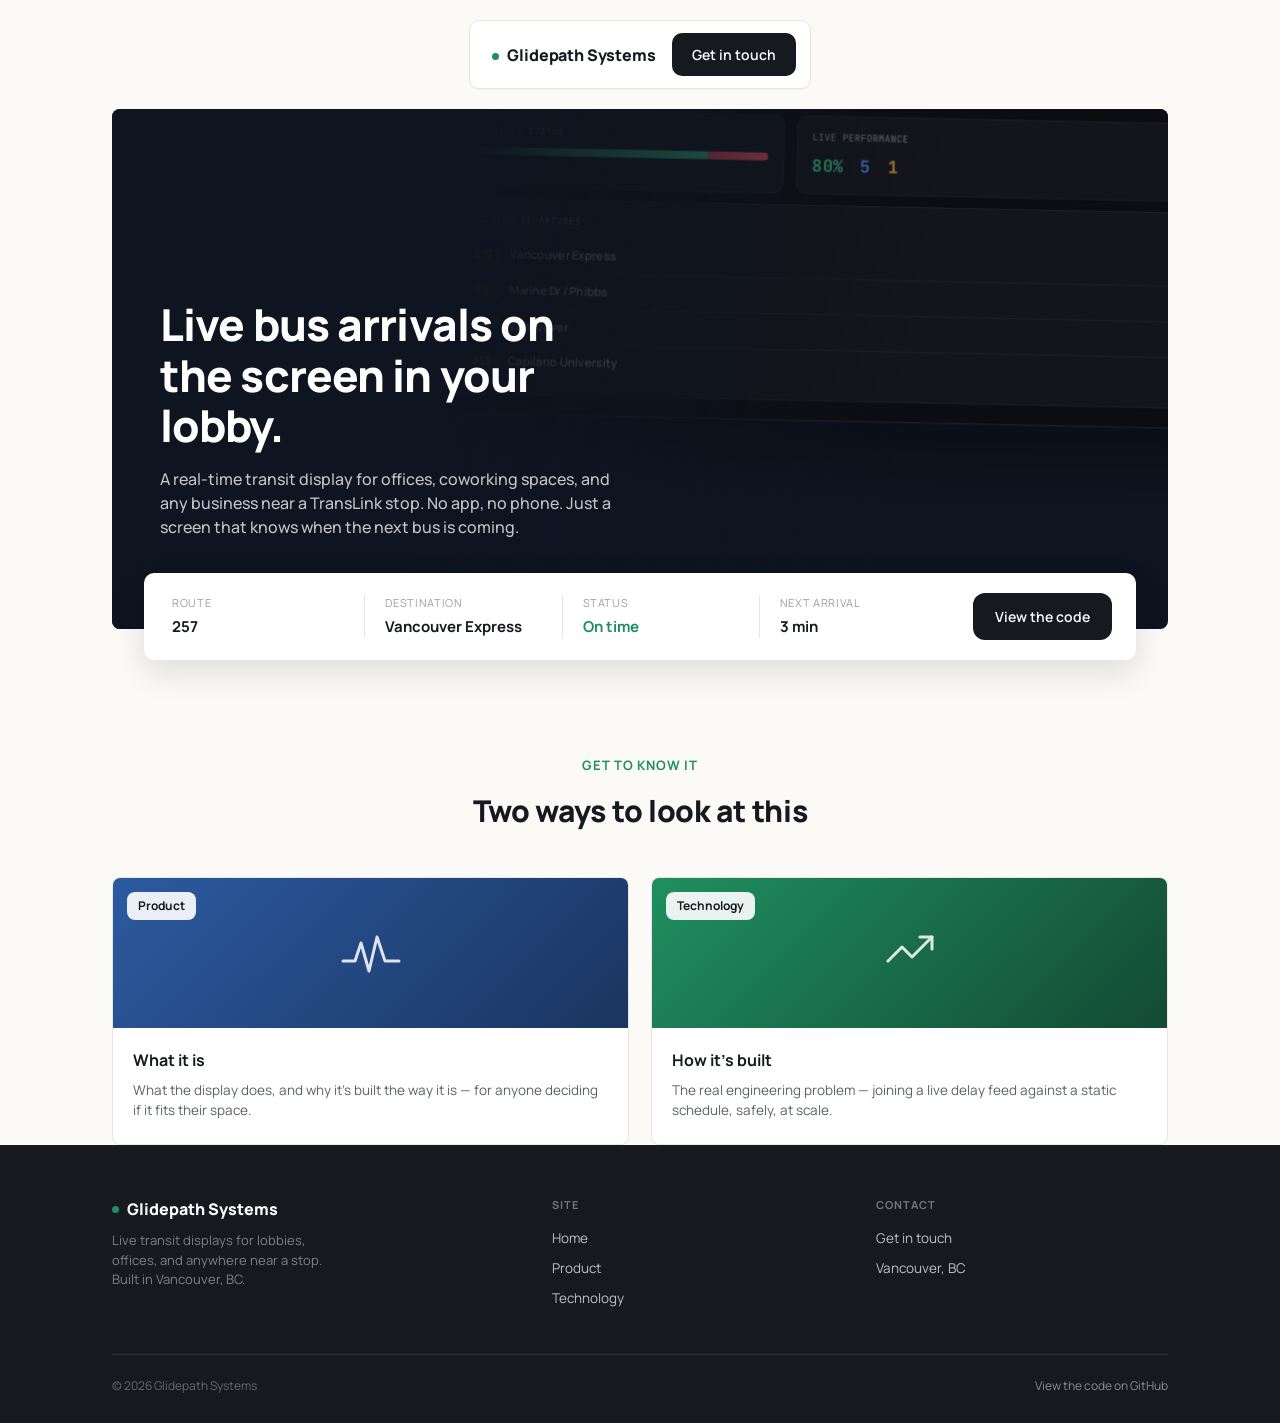
==== commit e9f8715a: "Update index.html" ====
--- a/index.html
+++ b/index.html
@@ -14,11 +14,6 @@
 <div class="wrap nav-shell">
   <nav>
     <a href="/" class="logo"><span class="dot"></span>Glidepath Systems</a>
-    <div class="nav-links">
-      <a href="/product/">Product</a>
-      <a href="/technology/">Technology</a>
-      <a href="/contact/">Contact</a>
-    </div>
     <a class="pill-btn" href="/contact/">Get in touch</a>
   </nav>
 </div>
@@ -60,7 +55,6 @@
     </div>
     <div class="hero-overlay"></div>
     <div class="hero-content">
-      <span class="hero-tag">● Live · Vancouver, BC</span>
       <h1>Live bus arrivals on the screen in your lobby.</h1>
       <p class="hero-sub">A real-time transit display for offices, coworking spaces, and any business near a TransLink stop. No app, no phone. Just a screen that knows when the next bus is coming.</p>
     </div>
--- a/styles.css
+++ b/styles.css
@@ -11,12 +11,17 @@
     --green-soft:#e6f5ee;
   }
   *{box-sizing:border-box; margin:0; padding:0;}
+  html, body{height:100%;}
   body{
+    min-height:100vh;
     background:var(--bg);
     color:var(--ink);
     font-family:'Manrope',sans-serif;
     line-height:1.5;
-  }
+    display:flex;
+    flex-direction:column;
+  }
+  .page-main{flex:1 0 auto;}
   a{color:inherit; text-decoration:none;}
   .wrap{max-width:1120px; margin:0 auto; padding:0 32px;}
   @media (max-width:480px){
@@ -34,8 +39,12 @@
     display:flex;
     align-items:center;
     justify-content:space-between;
+    gap:16px;
     box-shadow:0 1px 2px rgba(20,20,15,0.04);
   }
+  .logo{flex-shrink:0;}
+  .nav-links{min-width:0;}
+  .pill-btn{flex-shrink:0;}
   .logo{
     font-weight:800;
     font-size:16px;
@@ -132,6 +141,7 @@
     line-height:1.15;
     max-width:460px;
     margin-bottom:16px;
+    overflow-wrap:break-word;
   }
   .hero-sub{
     color:rgba(255,255,255,0.75);
@@ -275,20 +285,67 @@
   footer{
     background:var(--ink);
     color:rgba(255,255,255,0.6);
-    margin-top:96px;
-    border-radius:0;
-    padding:44px 0;
-  }
-  footer .wrap{display:flex; justify-content:space-between; align-items:center; font-size:13px;}
-  footer .f-logo{color:#fff; font-weight:800; font-size:15px;}
-  footer a:hover{color:#fff;}
+    margin-top:auto;
+    padding:52px 0 28px;
+    flex-shrink:0;
+  }
+  .footer-top{
+    display:grid;
+    grid-template-columns:1.4fr 1fr 1fr;
+    gap:32px;
+    padding-bottom:36px;
+    border-bottom:1px solid rgba(255,255,255,0.1);
+  }
+  .footer-brand .f-logo{
+    color:#fff;
+    font-weight:800;
+    font-size:16px;
+    display:flex;
+    align-items:center;
+    gap:8px;
+    margin-bottom:10px;
+  }
+  .footer-brand .f-logo .dot{width:7px; height:7px; border-radius:50%; background:var(--green); display:inline-block;}
+  .footer-brand p{font-size:13px; max-width:220px; color:rgba(255,255,255,0.45);}
+  .footer-col h4{
+    font-size:11px;
+    text-transform:uppercase;
+    letter-spacing:0.08em;
+    color:rgba(255,255,255,0.4);
+    margin-bottom:14px;
+    font-weight:700;
+  }
+  .footer-col a, .footer-col span{
+    display:block;
+    font-size:13.5px;
+    color:rgba(255,255,255,0.72);
+    margin-bottom:10px;
+  }
+  .footer-col a:hover{color:#fff;}
+  .footer-bottom{
+    display:flex;
+    justify-content:space-between;
+    align-items:center;
+    padding-top:22px;
+    font-size:12px;
+    color:rgba(255,255,255,0.35);
+  }
+  .footer-bottom a{color:rgba(255,255,255,0.5);}
+  .footer-bottom a:hover{color:#fff;}
+
+  /* nav links get their own, wider breakpoint — the logo + 3 links + button
+     need more room than the rest of the tablet layout does, and flex items
+     don't shrink below their text width by default, so leaving this tied
+     to the 820px breakpoint left a cramped zone where they'd overlap. */
+  @media (max-width:900px){
+    .nav-links{display:none;}
+  }
 
   @media (max-width:820px){
     .card-row, .icon-row{grid-template-columns:1fr 1fr;}
     .float-widget{grid-template-columns:1fr 1fr; row-gap:14px; margin:-40px 16px 0; padding:18px;}
     .fw-item{border-right:none; padding:0;}
     .fw-cta{grid-column:span 2; margin-left:0; text-align:center;}
-    .nav-links{display:none;}
     h1{font-size:30px; max-width:100%;}
     .hero{padding:40px 28px 70px; min-height:auto;}
     .dash-shot{display:none;}
@@ -305,7 +362,7 @@
     .fw-cta{grid-column:1; margin-top:6px;}
     nav{padding:10px 10px 10px 16px;}
     .pill-btn{padding:9px 14px; font-size:13px;}
-    h1{font-size:25px;}
+    h1{font-size:25px; max-width:100%;}
     .hero-sub{font-size:14.5px;}
     .hero{padding:32px 20px 56px; min-height:auto; border-radius:10px;}
     .dash-shot{display:none;}
@@ -313,6 +370,8 @@
     .hero-tag{font-size:12px;}
     h2{font-size:22px;}
     .pilot-band{padding:28px 18px; border-radius:10px;}
-    footer{padding:32px 0; border-radius:0;}
-    footer .wrap{flex-direction:column; gap:8px; text-align:center;}
-  }
+    footer{padding:32px 0 24px;}
+    .footer-top{grid-template-columns:1fr; gap:26px; padding-bottom:26px;}
+    .footer-brand p{max-width:none;}
+    .footer-bottom{flex-direction:column; gap:8px; text-align:center; padding-top:18px;}
+  }
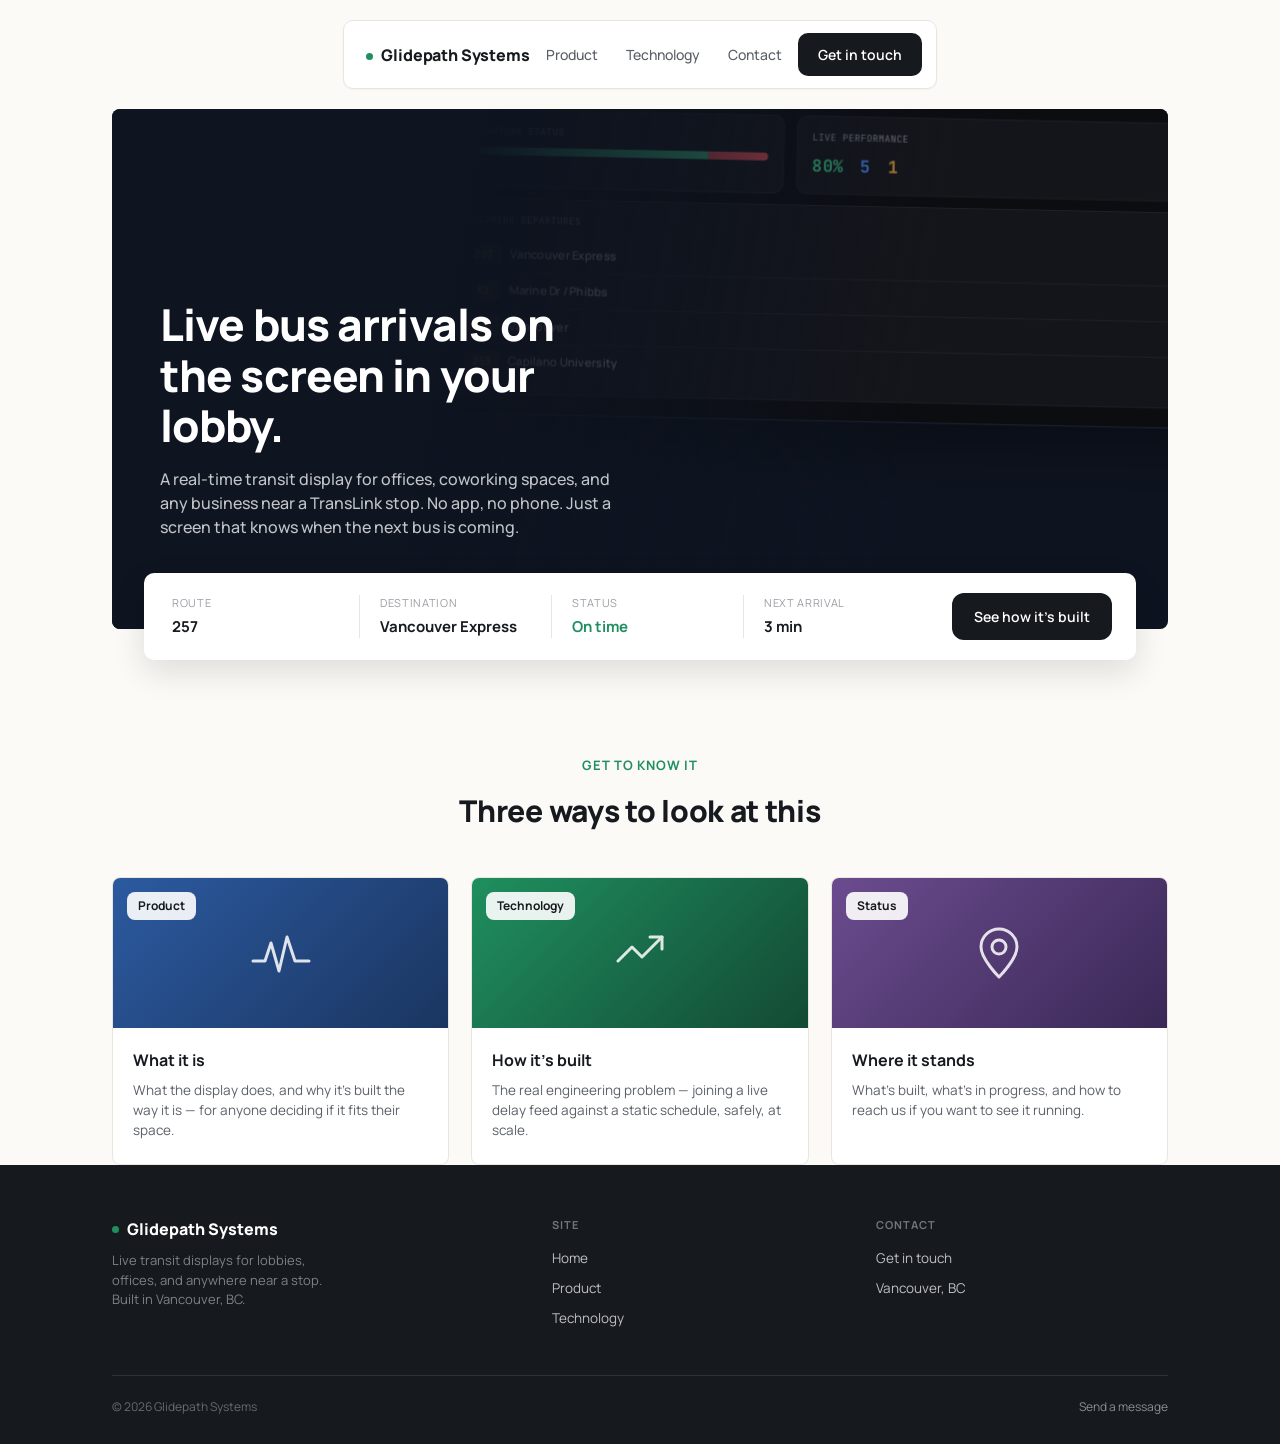
==== commit 04fb2a84: "Update index.html" ====
--- a/index.html
+++ b/index.html
@@ -14,6 +14,11 @@
 <div class="wrap nav-shell">
   <nav>
     <a href="/" class="logo"><span class="dot"></span>Glidepath Systems</a>
+    <div class="nav-links">
+      <a href="/product/">Product</a>
+      <a href="/technology/">Technology</a>
+      <a href="/contact/">Contact</a>
+    </div>
     <a class="pill-btn" href="/contact/">Get in touch</a>
   </nav>
 </div>
@@ -77,7 +82,7 @@
       <div class="fw-label">Next arrival</div>
       <div class="fw-value">3 min</div>
     </div>
-    <a class="fw-cta" href="https://github.com/bk1202/translink-mcp" target="_blank" rel="noopener">View the code</a>
+    <a class="fw-cta" href="/technology/">See how it's built</a>
   </div>
 </div>
 
@@ -85,9 +90,9 @@
   <section>
     <div class="section-head">
       <div class="eyebrow">Get to know it</div>
-      <h2>Two ways to look at this</h2>
+      <h2>Three ways to look at this</h2>
     </div>
-    <div class="card-row" style="grid-template-columns:1fr 1fr;">
+    <div class="card-row">
       <a href="/product/" class="card" style="text-decoration:none; color:inherit;">
         <div class="card-art" style="background:linear-gradient(135deg,#2c5aa0,#1a3560);">
           <span class="badge">Product</span>
@@ -111,6 +116,19 @@
         <div class="card-body">
           <h3>How it's built</h3>
           <p>The real engineering problem — joining a live delay feed against a static schedule, safely, at scale.</p>
+        </div>
+      </a>
+      <a href="/contact/" class="card" style="text-decoration:none; color:inherit;">
+        <div class="card-art" style="background:linear-gradient(135deg,#6b4c8f,#3a2856);">
+          <span class="badge">Status</span>
+          <svg width="72" height="72" viewBox="0 0 72 72" fill="none" style="opacity:0.85;">
+            <path d="M36 12C26 12 18 20 18 30C18 42 36 60 36 60C36 60 54 42 54 30C54 20 46 12 36 12Z" stroke="#ffffff" stroke-width="3" stroke-linejoin="round"/>
+            <circle cx="36" cy="30" r="7" stroke="#ffffff" stroke-width="3"/>
+          </svg>
+        </div>
+        <div class="card-body">
+          <h3>Where it stands</h3>
+          <p>What's built, what's in progress, and how to reach us if you want to see it running.</p>
         </div>
       </a>
     </div>
@@ -139,7 +157,7 @@
     </div>
     <div class="footer-bottom">
       <span>© 2026 Glidepath Systems</span>
-      <a href="https://github.com/bk1202/translink-mcp" target="_blank" rel="noopener">View the code on GitHub</a>
+      <a href="/contact/">Send a message</a>
     </div>
   </div>
 </footer>
--- a/styles.css
+++ b/styles.css
@@ -42,7 +42,7 @@
     gap:16px;
     box-shadow:0 1px 2px rgba(20,20,15,0.04);
   }
-  .logo{flex-shrink:0;}
+  .logo{flex-shrink:1; min-width:0; overflow:hidden; text-overflow:ellipsis; white-space:nowrap;}
   .nav-links{min-width:0;}
   .pill-btn{flex-shrink:0;}
   .logo{
@@ -361,6 +361,7 @@
     .fw-item:last-of-type{border-bottom:none;}
     .fw-cta{grid-column:1; margin-top:6px;}
     nav{padding:10px 10px 10px 16px;}
+    .logo{font-size:14px;}
     .pill-btn{padding:9px 14px; font-size:13px;}
     h1{font-size:25px; max-width:100%;}
     .hero-sub{font-size:14.5px;}
